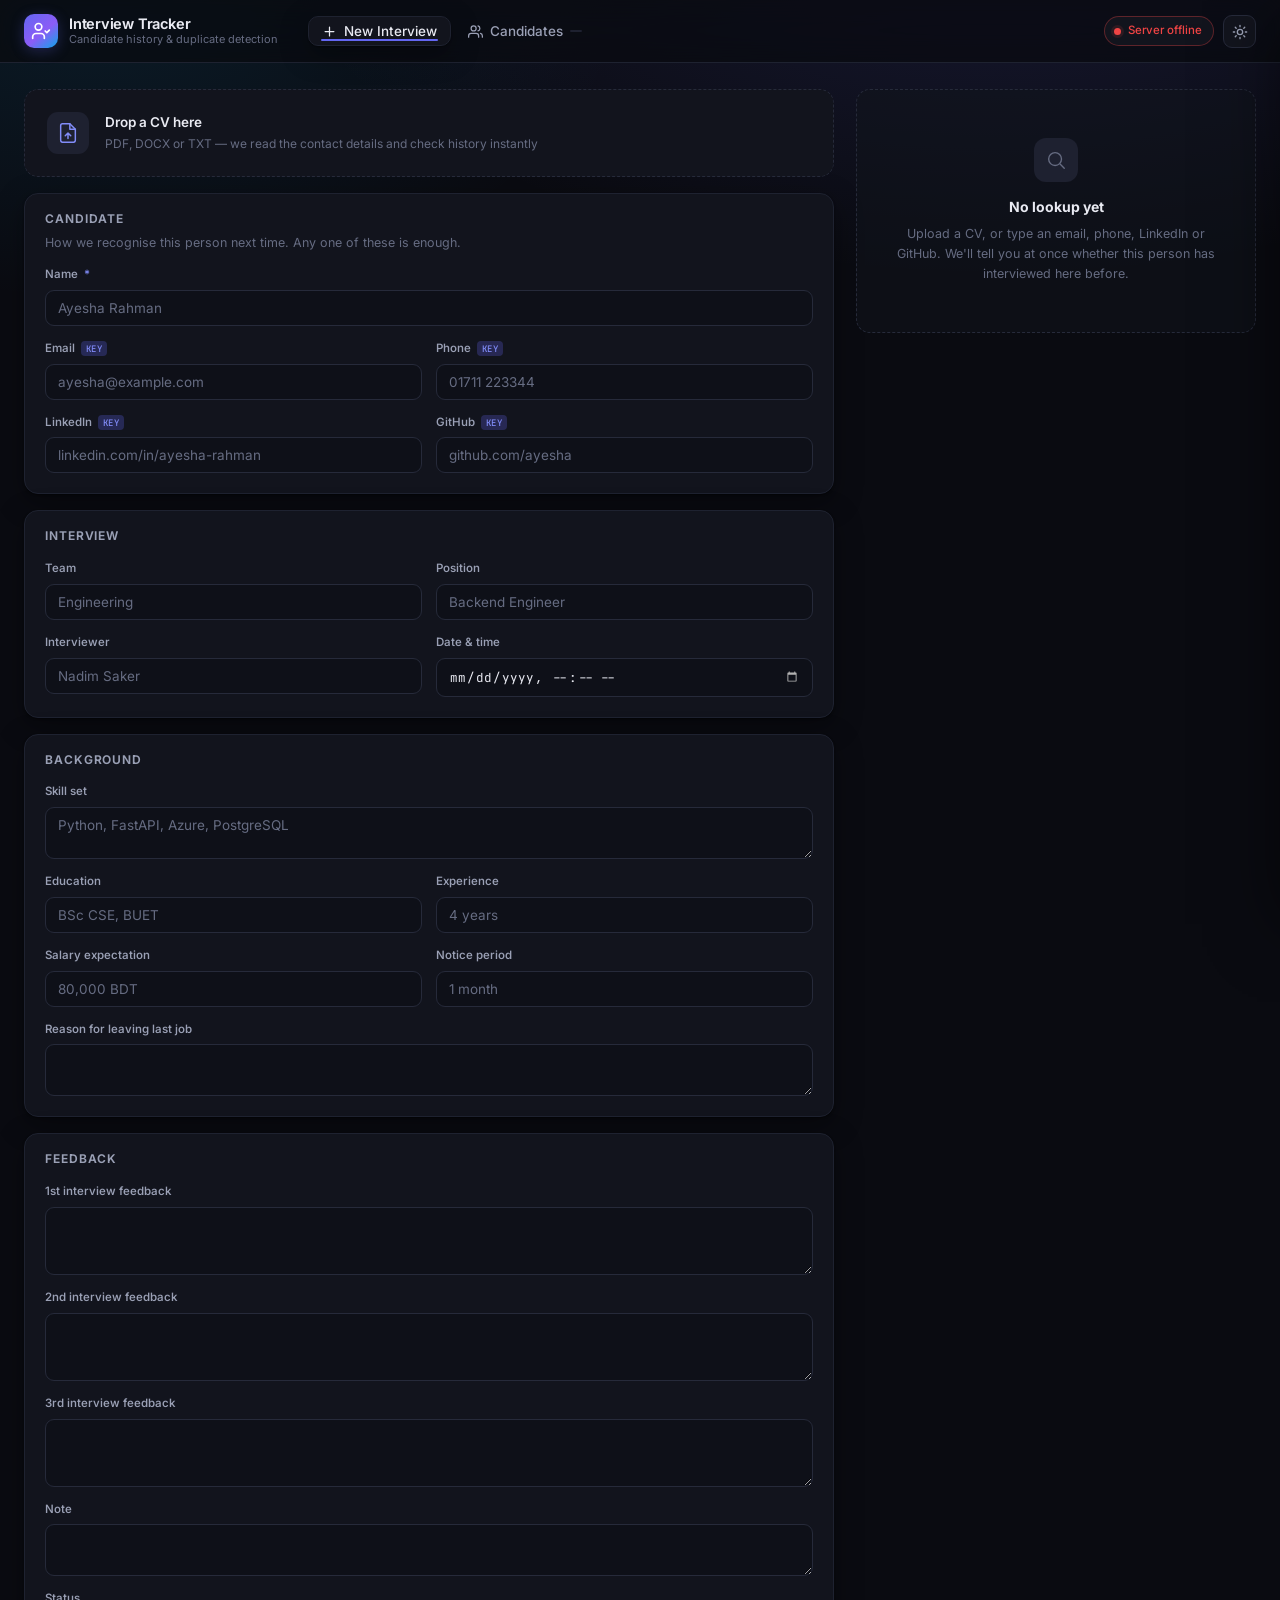
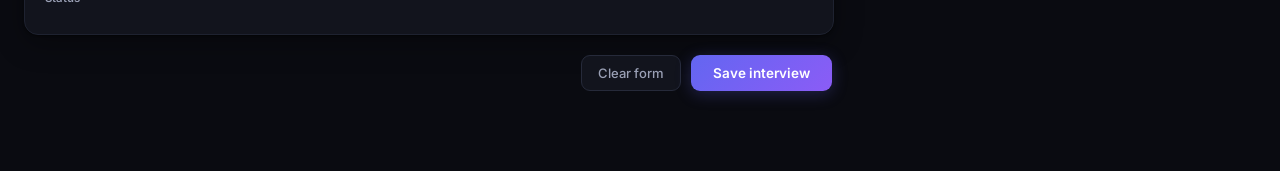
==== web/index.html @ bb8b8400 "Initial commit: candidate tracker with CV duplicate detection FastAPI backend with PostgreSQL storag" ====
<!DOCTYPE html>
<html lang="en" data-theme="dark">
<head>
<meta charset="UTF-8">
<meta name="viewport" content="width=device-width, initial-scale=1">
<title>Interview Tracker</title>
<link rel="preconnect" href="https://fonts.googleapis.com">
<link rel="preconnect" href="https://fonts.gstatic.com" crossorigin>
<link href="https://fonts.googleapis.com/css2?family=Inter:wght@400;500;600;700&family=JetBrains+Mono:wght@400;500&display=swap" rel="stylesheet">
<link rel="stylesheet" href="styles.css">
<link rel="icon" href="data:image/svg+xml,<svg xmlns='http://www.w3.org/2000/svg' viewBox='0 0 100 100'><text y='.9em' font-size='90'>🧭</text></svg>">
</head>
<body>

<header class="topbar">
  <div class="topbar-inner">
    <div class="brand">
      <div class="brand-mark" aria-hidden="true">
        <svg viewBox="0 0 24 24" fill="none" stroke="currentColor" stroke-width="2" stroke-linecap="round" stroke-linejoin="round">
          <path d="M16 21v-2a4 4 0 0 0-4-4H6a4 4 0 0 0-4 4v2"></path>
          <circle cx="9" cy="7" r="4"></circle>
          <path d="M22 11l-3 3-2-2"></path>
        </svg>
      </div>
      <div class="brand-text">
        <strong>Interview Tracker</strong>
        <span>Candidate history &amp; duplicate detection</span>
      </div>
    </div>

    <nav class="tabs" role="tablist">
      <button class="tab is-active" data-view="record" role="tab">
        <svg viewBox="0 0 24 24" fill="none" stroke="currentColor" stroke-width="2" stroke-linecap="round"><path d="M12 5v14M5 12h14"/></svg>
        New Interview
      </button>
      <button class="tab" data-view="people" role="tab">
        <svg viewBox="0 0 24 24" fill="none" stroke="currentColor" stroke-width="2" stroke-linecap="round"><path d="M17 21v-2a4 4 0 0 0-4-4H5a4 4 0 0 0-4 4v2"/><circle cx="9" cy="7" r="4"/><path d="M23 21v-2a4 4 0 0 0-3-3.87M16 3.13a4 4 0 0 1 0 7.75"/></svg>
        Candidates
        <span class="tab-count" id="tabCount"></span>
      </button>
    </nav>

    <div class="topbar-right">
      <div class="db-pill" id="dbPill" title="Database status">
        <span class="dot"></span><span class="db-label">Connecting…</span>
      </div>
      <button class="icon-btn" id="themeToggle" title="Toggle theme" aria-label="Toggle theme">
        <svg class="i-sun" viewBox="0 0 24 24" fill="none" stroke="currentColor" stroke-width="2" stroke-linecap="round"><circle cx="12" cy="12" r="4"/><path d="M12 2v2M12 20v2M4.9 4.9l1.4 1.4M17.7 17.7l1.4 1.4M2 12h2M20 12h2M4.9 19.1l1.4-1.4M17.7 6.3l1.4-1.4"/></svg>
        <svg class="i-moon" viewBox="0 0 24 24" fill="none" stroke="currentColor" stroke-width="2" stroke-linecap="round"><path d="M21 12.8A9 9 0 1 1 11.2 3a7 7 0 0 0 9.8 9.8z"/></svg>
      </button>
    </div>
  </div>
</header>

<main>
<!-- ══════════════ RECORD VIEW ══════════════ -->
<section class="view is-active" id="view-record">
  <div class="record-grid">

    <!-- ── Form column ── -->
    <div class="col-form">

      <div class="card dropzone-card">
        <div class="dropzone" id="dropzone" tabindex="0" role="button" aria-label="Upload a CV">
          <input type="file" id="cvInput" accept=".pdf,.docx,.txt,.md" hidden>
          <div class="dz-idle">
            <div class="dz-icon">
              <svg viewBox="0 0 24 24" fill="none" stroke="currentColor" stroke-width="1.6" stroke-linecap="round" stroke-linejoin="round">
                <path d="M14 2H6a2 2 0 0 0-2 2v16a2 2 0 0 0 2 2h12a2 2 0 0 0 2-2V8z"/><path d="M14 2v6h6"/><path d="M12 18v-6M9 15l3-3 3 3"/>
              </svg>
            </div>
            <div class="dz-copy">
              <strong>Drop a CV here</strong>
              <span>PDF, DOCX or TXT — we read the contact details and check history instantly</span>
            </div>
          </div>
          <div class="dz-busy">
            <div class="spinner"></div>
            <div class="dz-copy"><strong>Reading the CV…</strong><span id="dzBusyNote">Extracting text</span></div>
          </div>
          <div class="dz-done">
            <div class="dz-icon ok">
              <svg viewBox="0 0 24 24" fill="none" stroke="currentColor" stroke-width="2" stroke-linecap="round" stroke-linejoin="round"><path d="M20 6L9 17l-5-5"/></svg>
            </div>
            <div class="dz-copy"><strong id="dzFileName">CV attached</strong><span id="dzFileMeta"></span></div>
            <button class="ghost-btn" id="dzClear" type="button">Remove</button>
          </div>
        </div>
      </div>

      <!-- novalidate: the browser's own bubble is unstyled, vanishes on the
           next click and does not match how the rest of this page reports
           anything. Validation is handled in app.js instead, with the same
           toast every other action uses. -->
      <form id="form" autocomplete="off" novalidate>
        <div class="card">
          <div class="card-head">
            <h2>Candidate</h2>
            <p>How we recognise this person next time. Any one of these is enough.</p>
          </div>
          <div class="fields">
            <label class="field span2">
              <span class="label">Name <em>*</em></span>
              <input name="name" required placeholder="Ayesha Rahman">
            </label>
            <label class="field">
              <span class="label">Email <i class="key" title="Strongest match signal">key</i></span>
              <input name="email" type="email" placeholder="ayesha@example.com">
            </label>
            <label class="field">
              <span class="label">Phone <i class="key">key</i></span>
              <input name="phone" placeholder="01711 223344">
            </label>
            <label class="field">
              <span class="label">LinkedIn <i class="key">key</i></span>
              <input name="linkedin" placeholder="linkedin.com/in/ayesha-rahman">
            </label>
            <label class="field">
              <span class="label">GitHub <i class="key">key</i></span>
              <input name="github" placeholder="github.com/ayesha">
            </label>
          </div>
        </div>

        <div class="card">
          <div class="card-head"><h2>Interview</h2></div>
          <div class="fields">
            <label class="field"><span class="label">Team</span>
              <input name="team" placeholder="Engineering"></label>
            <label class="field"><span class="label">Position</span>
              <input name="position" placeholder="Backend Engineer"></label>
            <label class="field"><span class="label">Interviewer</span>
              <input name="interviewer" placeholder="Nadim Saker"></label>
            <label class="field"><span class="label">Date &amp; time</span>
              <input name="interviewDateTime" type="datetime-local"></label>
          </div>
        </div>

        <div class="card">
          <div class="card-head"><h2>Background</h2></div>
          <div class="fields">
            <label class="field span2"><span class="label">Skill set</span>
              <textarea name="skillSet" rows="2" placeholder="Python, FastAPI, Azure, PostgreSQL"></textarea></label>
            <label class="field"><span class="label">Education</span>
              <input name="education" placeholder="BSc CSE, BUET"></label>
            <label class="field"><span class="label">Experience</span>
              <input name="experience" placeholder="4 years"></label>
            <label class="field"><span class="label">Salary expectation</span>
              <input name="salaryExpectation" placeholder="80,000 BDT"></label>
            <label class="field"><span class="label">Notice period</span>
              <input name="noticePeriod" placeholder="1 month"></label>
            <label class="field span2"><span class="label">Reason for leaving last job</span>
              <textarea name="reasonForLeaving" rows="2"></textarea></label>
          </div>
        </div>

        <div class="card">
          <div class="card-head"><h2>Feedback</h2></div>
          <div class="fields">
            <label class="field span2"><span class="label">1st interview feedback</span>
              <textarea name="feedback1" rows="3"></textarea></label>
            <label class="field span2"><span class="label">2nd interview feedback</span>
              <textarea name="feedback2" rows="3"></textarea></label>
            <label class="field span2"><span class="label">3rd interview feedback</span>
              <textarea name="feedback3" rows="3"></textarea></label>
            <label class="field span2"><span class="label">Note</span>
              <textarea name="note" rows="2"></textarea></label>
            <label class="field span2"><span class="label">Status</span>
              <div class="chips" id="statusChips"></div>
              <input type="hidden" name="status">
            </label>
          </div>
        </div>

        <div class="actions">
          <div class="action-note" id="actionNote"></div>
          <button type="button" class="ghost-btn" id="resetBtn">Clear form</button>
          <button type="submit" class="primary-btn" id="saveBtn">
            <span class="btn-label">Save interview</span>
            <div class="spinner sm"></div>
          </button>
        </div>
      </form>
    </div>

    <!-- ── History column ── -->
    <aside class="col-history">
      <div class="history-sticky" id="historyPanel">
        <div class="hp-empty" id="hpEmpty">
          <div class="hp-empty-icon">
            <svg viewBox="0 0 24 24" fill="none" stroke="currentColor" stroke-width="1.5" stroke-linecap="round" stroke-linejoin="round">
              <circle cx="11" cy="11" r="7"/><path d="M21 21l-4.3-4.3"/>
            </svg>
          </div>
          <strong>No lookup yet</strong>
          <p>Upload a CV, or type an email, phone, LinkedIn or GitHub. We'll tell you at once whether this person has interviewed here before.</p>
        </div>
        <div class="hp-body" id="hpBody"></div>
      </div>
    </aside>

  </div>
</section>

<!-- ══════════════ PEOPLE VIEW ══════════════ -->
<section class="view" id="view-people">
  <div class="people-head">
    <div class="stats" id="stats"></div>
    <div class="search-wrap">
      <svg viewBox="0 0 24 24" fill="none" stroke="currentColor" stroke-width="2" stroke-linecap="round"><circle cx="11" cy="11" r="7"/><path d="M21 21l-4.3-4.3"/></svg>
      <input id="search" placeholder="Search by name, email, phone or profile…">
    </div>
  </div>
  <div class="people-list" id="peopleList"></div>
</section>
</main>

<!-- ══════════════ CANDIDATE DRAWER ══════════════ -->
<div class="drawer-backdrop" id="drawerBackdrop"></div>
<aside class="drawer" id="drawer" aria-hidden="true">
  <button class="drawer-close" id="drawerClose" aria-label="Close">
    <svg viewBox="0 0 24 24" fill="none" stroke="currentColor" stroke-width="2" stroke-linecap="round"><path d="M18 6L6 18M6 6l12 12"/></svg>
  </button>
  <div id="drawerBody"></div>
</aside>

<div class="toasts" id="toasts"></div>

<script src="app.js"></script>
</body>
</html>
---- web/styles.css ----
/* ═══════════════════════════════════════════════════════════════════
   Interview Tracker — visual system
   Two themes from one set of tokens. Everything below the :root blocks
   is written against the tokens only, so the light theme is a re-mapping
   rather than a second stylesheet.
   ═══════════════════════════════════════════════════════════════════ */

:root {
  --accent:        #6366f1;
  --accent-soft:   #818cf8;
  --accent-glow:   rgba(99, 102, 241, .26);

  --ok:      #10b981;  --ok-bg:    rgba(16, 185, 129, .12);
  --warn:    #f59e0b;  --warn-bg:  rgba(245, 158, 11, .12);
  --danger:  #ef4444;  --danger-bg:rgba(239, 68, 68, .12);
  --info:    #0ea5e9;  --info-bg:  rgba(14, 165, 233, .12);

  --radius:    14px;
  --radius-sm: 9px;
  --radius-lg: 20px;

  --font: 'Inter', -apple-system, BlinkMacSystemFont, 'Segoe UI', Roboto, sans-serif;
  --mono: 'JetBrains Mono', ui-monospace, 'Cascadia Code', Consolas, monospace;

  --ease: cubic-bezier(.4, 0, .2, 1);
}

/* ── Dark (default) ── */
:root, [data-theme="dark"] {
  --bg:        #0a0b11;
  --bg-grad:   radial-gradient(1200px 620px at 78% -12%, rgba(99,102,241,.16), transparent 62%),
               radial-gradient(900px 520px at 8% 0%,  rgba(14,165,233,.10), transparent 58%);
  --surface:   #12141d;
  --surface-2: #171a25;
  --surface-3: #1e2130;
  --border:    #262a3a;
  --border-soft:#1e2230;
  --text:      #e9eaf2;
  --text-dim:  #9aa0b5;
  --text-faint:#666c82;
  --shadow:    0 1px 2px rgba(0,0,0,.4), 0 8px 28px rgba(0,0,0,.34);
  --shadow-lg: 0 24px 64px rgba(0,0,0,.55);
  --input-bg:  #0e1018;
}

/* ── Light ── */
[data-theme="light"] {
  --bg:        #f6f7fb;
  --bg-grad:   radial-gradient(1100px 580px at 80% -14%, rgba(99,102,241,.13), transparent 60%),
               radial-gradient(820px 460px at 4% 0%,  rgba(14,165,233,.09), transparent 56%);
  --surface:   #ffffff;
  --surface-2: #fafbfe;
  --surface-3: #f1f3f9;
  --border:    #e3e6ef;
  --border-soft:#eceef5;
  --text:      #171a26;
  --text-dim:  #5e6478;
  --text-faint:#8b91a5;
  --shadow:    0 1px 2px rgba(16,20,40,.05), 0 8px 24px rgba(16,20,40,.07);
  --shadow-lg: 0 24px 56px rgba(16,20,40,.16);
  --input-bg:  #fbfcfe;
}

* { box-sizing: border-box; }

html { -webkit-text-size-adjust: 100%; }

body {
  margin: 0;
  font-family: var(--font);
  font-size: 14px;
  line-height: 1.55;
  color: var(--text);
  background: var(--bg);
  background-image: var(--bg-grad);
  background-attachment: fixed;
  -webkit-font-smoothing: antialiased;
  transition: background-color .3s var(--ease), color .3s var(--ease);
}

h1, h2, h3 { margin: 0; font-weight: 600; letter-spacing: -.012em; }
p { margin: 0; }
svg { width: 100%; height: 100%; display: block; }

::selection { background: var(--accent-glow); }

/* ── Scrollbars ── */
* { scrollbar-width: thin; scrollbar-color: var(--border) transparent; }
*::-webkit-scrollbar { width: 9px; height: 9px; }
*::-webkit-scrollbar-thumb {
  background: var(--border); border-radius: 99px;
  border: 2px solid transparent; background-clip: content-box;
}
*::-webkit-scrollbar-thumb:hover { background: var(--text-faint); background-clip: content-box; }

/* ═══════════════ TOP BAR ═══════════════ */
.topbar {
  position: sticky; top: 0; z-index: 60;
  background: color-mix(in srgb, var(--bg) 82%, transparent);
  backdrop-filter: blur(18px) saturate(1.7);
  border-bottom: 1px solid var(--border-soft);
}
.topbar-inner {
  max-width: 1420px; margin: 0 auto;
  padding: 0 24px; height: 62px;
  display: flex; align-items: center; gap: 22px;
}

.brand { display: flex; align-items: center; gap: 11px; flex-shrink: 0; }
.brand-mark {
  width: 34px; height: 34px; padding: 7px; border-radius: 10px;
  color: #fff;
  background: linear-gradient(140deg, var(--accent), #8b5cf6 55%, #0ea5e9);
  box-shadow: 0 3px 14px var(--accent-glow);
}
.brand-text { display: flex; flex-direction: column; line-height: 1.22; }
.brand-text strong { font-size: 14.5px; font-weight: 650; letter-spacing: -.015em; }
.brand-text span { font-size: 11px; color: var(--text-faint); }

.tabs { display: flex; gap: 3px; margin-left: 8px; }
.tab {
  display: flex; align-items: center; gap: 7px;
  padding: 7px 14px; border: 0; border-radius: 10px;
  background: transparent; color: var(--text-dim);
  font: 500 13.5px var(--font); cursor: pointer;
  transition: all .18s var(--ease);
}
.tab svg { width: 15px; height: 15px; }
.tab:hover { color: var(--text); background: var(--surface-3); }
.tab.is-active {
  color: var(--text); background: var(--surface);
  box-shadow: var(--shadow); border: 1px solid var(--border-soft);
  padding: 6px 13px;
}
.tab-count {
  font: 600 10.5px var(--mono); padding: 1px 6px; border-radius: 99px;
  background: var(--surface-3); color: var(--text-dim);
}
.tab.is-active .tab-count { background: var(--accent); color: #fff; }

.topbar-right { margin-left: auto; display: flex; align-items: center; gap: 9px; }

.db-pill {
  display: flex; align-items: center; gap: 7px;
  padding: 5px 11px 5px 9px; border-radius: 99px;
  border: 1px solid var(--border); background: var(--surface);
  font-size: 11.5px; font-weight: 500; color: var(--text-dim);
  white-space: nowrap;
}
.db-pill .dot {
  width: 7px; height: 7px; border-radius: 99px; flex-shrink: 0;
  background: var(--warn); box-shadow: 0 0 0 3px var(--warn-bg);
}
.db-pill.ok    .dot { background: var(--ok);     box-shadow: 0 0 0 3px var(--ok-bg); }
.db-pill.bad   .dot { background: var(--danger); box-shadow: 0 0 0 3px var(--danger-bg); }
.db-pill.bad  { color: var(--danger); border-color: color-mix(in srgb, var(--danger) 34%, transparent); }

.icon-btn {
  width: 33px; height: 33px; padding: 8px;
  display: grid; place-items: center;
  border: 1px solid var(--border); border-radius: 9px;
  background: var(--surface); color: var(--text-dim); cursor: pointer;
  transition: all .18s var(--ease);
}
.icon-btn:hover { color: var(--text); border-color: var(--text-faint); transform: translateY(-1px); }
.icon-btn svg { width: 16px; height: 16px; }
[data-theme="dark"]  .i-sun  { display: block; }
[data-theme="dark"]  .i-moon { display: none; }
[data-theme="light"] .i-sun  { display: none; }
[data-theme="light"] .i-moon { display: block; }

/* ═══════════════ LAYOUT ═══════════════ */
main { max-width: 1420px; margin: 0 auto; padding: 26px 24px 80px; }
.view { display: none; animation: fade .32s var(--ease); }
.view.is-active { display: block; }
@keyframes fade { from { opacity: 0; transform: translateY(7px); } to { opacity: 1; transform: none; } }

.record-grid {
  display: grid; grid-template-columns: minmax(0, 1fr) 400px; gap: 22px;
  align-items: start;
}

/* ═══════════════ CARDS ═══════════════ */
.card {
  background: var(--surface);
  border: 1px solid var(--border-soft);
  border-radius: var(--radius);
  box-shadow: var(--shadow);
  margin-bottom: 16px;
  overflow: hidden;
}
.card-head { padding: 16px 20px 0; }
.card-head h2 {
  font-size: 12px; font-weight: 650; text-transform: uppercase;
  letter-spacing: .075em; color: var(--text-dim);
}
.card-head p { font-size: 12.5px; color: var(--text-faint); margin-top: 4px; }

/* ═══════════════ DROPZONE ═══════════════ */
.dropzone-card { padding: 0; background: transparent; border: 0; box-shadow: none; }
.dropzone {
  position: relative; padding: 22px;
  border: 1.5px dashed var(--border); border-radius: var(--radius);
  background: var(--surface);
  display: flex; align-items: center; gap: 16px;
  cursor: pointer; transition: all .2s var(--ease);
}
.dropzone:hover, .dropzone:focus-visible {
  border-color: var(--accent); background: var(--surface-2); outline: none;
}
.dropzone.is-over {
  border-color: var(--accent); background: var(--surface-2);
  box-shadow: 0 0 0 4px var(--accent-glow); transform: scale(1.006);
}
.dz-busy, .dz-done { display: none; align-items: center; gap: 16px; width: 100%; }
.dz-idle { display: flex; align-items: center; gap: 16px; width: 100%; }
.dropzone.is-busy .dz-idle, .dropzone.is-done .dz-idle { display: none; }
.dropzone.is-busy .dz-busy { display: flex; }
.dropzone.is-done .dz-done { display: flex; }

.dz-icon {
  width: 42px; height: 42px; padding: 10px; flex-shrink: 0;
  border-radius: 11px; background: var(--surface-3); color: var(--accent-soft);
}
.dz-icon.ok { background: var(--ok-bg); color: var(--ok); }
.dz-copy { display: flex; flex-direction: column; gap: 2px; min-width: 0; flex: 1; }
.dz-copy strong { font-size: 13.5px; font-weight: 600; }
.dz-copy span { font-size: 12px; color: var(--text-faint); }
#dzFileName { overflow: hidden; text-overflow: ellipsis; white-space: nowrap; }

.spinner {
  width: 22px; height: 22px; flex-shrink: 0;
  border: 2.5px solid var(--border); border-top-color: var(--accent);
  border-radius: 99px; animation: spin .7s linear infinite;
}
.spinner.sm { width: 15px; height: 15px; border-width: 2px; display: none; }
@keyframes spin { to { transform: rotate(360deg); } }

/* ═══════════════ FORM ═══════════════ */
.fields {
  padding: 14px 20px 20px;
  display: grid; grid-template-columns: 1fr 1fr; gap: 14px;
}
.field { display: flex; flex-direction: column; gap: 6px; min-width: 0; }
.field.span2 { grid-column: 1 / -1; }
.label {
  font-size: 11.5px; font-weight: 550; color: var(--text-dim);
  display: flex; align-items: center; gap: 6px;
}
.label em { color: var(--accent-soft); font-style: normal; }
.key {
  font: 500 9px var(--mono); font-style: normal;
  padding: 1.5px 5px; border-radius: 4px; letter-spacing: .05em;
  background: var(--accent-glow); color: var(--accent-soft);
  text-transform: uppercase;
}

input, textarea, select {
  width: 100%; padding: 9px 12px;
  font: 400 13.5px var(--font); color: var(--text);
  background: var(--input-bg);
  border: 1px solid var(--border); border-radius: var(--radius-sm);
  transition: border-color .16s var(--ease), box-shadow .16s var(--ease), background .16s var(--ease);
  resize: vertical;
}
input::placeholder, textarea::placeholder { color: var(--text-faint); }
input:hover, textarea:hover { border-color: var(--text-faint); }
input:focus, textarea:focus {
  outline: none; border-color: var(--accent);
  box-shadow: 0 0 0 3.5px var(--accent-glow);
  background: var(--surface);
}
input[type="datetime-local"] { font-family: var(--mono); font-size: 12.5px; }
[data-theme="dark"] input[type="datetime-local"]::-webkit-calendar-picker-indicator {
  filter: invert(.7);
}

/* ── Status chips ── */
.chips { display: flex; flex-wrap: wrap; gap: 6px; }
.chip {
  padding: 5px 12px; border-radius: 99px; cursor: pointer;
  border: 1px solid var(--border); background: var(--input-bg);
  font: 500 12px var(--font); color: var(--text-dim);
  transition: all .16s var(--ease);
}
.chip:hover { border-color: var(--text-faint); color: var(--text); }
.chip.is-on {
  background: var(--accent); border-color: var(--accent); color: #fff;
  box-shadow: 0 2px 10px var(--accent-glow);
}

/* ── Actions ── */
.actions {
  display: flex; align-items: center; gap: 10px;
  padding: 4px 2px 0;
}
.action-note { flex: 1; font-size: 12.5px; color: var(--text-faint); }
.action-note.warn { color: var(--warn); font-weight: 500; }

.primary-btn {
  display: inline-flex; align-items: center; gap: 8px;
  padding: 10px 22px; border: 0; border-radius: var(--radius-sm);
  background: linear-gradient(135deg, var(--accent), #8b5cf6);
  color: #fff; font: 600 13.5px var(--font); cursor: pointer;
  box-shadow: 0 3px 16px var(--accent-glow);
  transition: transform .16s var(--ease), box-shadow .16s var(--ease), opacity .16s;
}
.primary-btn:hover:not(:disabled) { transform: translateY(-1.5px); box-shadow: 0 7px 22px var(--accent-glow); }
.primary-btn:active:not(:disabled) { transform: translateY(0); }
.primary-btn:disabled { opacity: .6; cursor: not-allowed; }
.primary-btn.is-busy .spinner.sm { display: block; }

.ghost-btn {
  padding: 9px 16px; border-radius: var(--radius-sm);
  border: 1px solid var(--border); background: var(--surface);
  color: var(--text-dim); font: 500 13px var(--font); cursor: pointer;
  transition: all .16s var(--ease);
}
.ghost-btn:hover { color: var(--text); border-color: var(--text-faint); }

/* ═══════════════ HISTORY PANEL ═══════════════ */
.history-sticky { position: sticky; top: 88px; }

.hp-empty {
  padding: 48px 28px; text-align: center;
  border: 1.5px dashed var(--border); border-radius: var(--radius);
  background: color-mix(in srgb, var(--surface) 55%, transparent);
}
.hp-empty-icon {
  width: 44px; height: 44px; padding: 11px; margin: 0 auto 14px;
  border-radius: 12px; background: var(--surface-3); color: var(--text-faint);
}
.hp-empty strong { display: block; font-size: 14px; margin-bottom: 6px; }
.hp-empty p { font-size: 12.5px; color: var(--text-faint); line-height: 1.6; }
.hp-body:empty { display: none; }

/* ── Verdict banner ── */
.verdict {
  border-radius: var(--radius); padding: 18px 20px; margin-bottom: 14px;
  border: 1px solid; position: relative; overflow: hidden;
  animation: pop .34s var(--ease);
}
@keyframes pop { from { opacity: 0; transform: scale(.97) translateY(6px); } to { opacity: 1; transform: none; } }
.verdict::before {
  content: ''; position: absolute; inset: 0 auto 0 0; width: 3px;
}
.verdict.returning {
  background: var(--warn-bg); border-color: color-mix(in srgb, var(--warn) 34%, transparent);
}
.verdict.returning::before { background: var(--warn); }
.verdict.maybe {
  background: var(--info-bg); border-color: color-mix(in srgb, var(--info) 34%, transparent);
}
.verdict.maybe::before { background: var(--info); }
.verdict.fresh {
  background: var(--ok-bg); border-color: color-mix(in srgb, var(--ok) 32%, transparent);
}
.verdict.fresh::before { background: var(--ok); }

.v-top { display: flex; align-items: flex-start; gap: 12px; }
.v-icon { width: 30px; height: 30px; padding: 7px; border-radius: 9px; flex-shrink: 0; }
.verdict.returning .v-icon { background: var(--warn); color: #1a1205; }
.verdict.maybe     .v-icon { background: var(--info); color: #04212e; }
.verdict.fresh     .v-icon { background: var(--ok);   color: #04231a; }
.v-text { min-width: 0; flex: 1; }
.v-text h3 { font-size: 15px; font-weight: 650; letter-spacing: -.015em; }
.v-text p { font-size: 12.5px; color: var(--text-dim); margin-top: 3px; }

.v-meta { display: flex; flex-wrap: wrap; gap: 7px; margin-top: 13px; }
.v-tag {
  display: inline-flex; align-items: center; gap: 5px;
  padding: 4px 10px; border-radius: 99px;
  background: color-mix(in srgb, var(--surface) 72%, transparent);
  border: 1px solid var(--border-soft);
  font: 500 11.5px var(--font); color: var(--text-dim);
}
.v-tag b { color: var(--text); font-weight: 600; }
.v-tag .conf { font-family: var(--mono); font-size: 10.5px; }

.v-actions { display: flex; gap: 8px; margin-top: 13px; }
.v-actions button {
  flex: 1; padding: 8px 12px; border-radius: var(--radius-sm);
  font: 550 12.5px var(--font); cursor: pointer;
  border: 1px solid var(--border); background: var(--surface); color: var(--text);
  transition: all .16s var(--ease);
}
.v-actions button:hover { border-color: var(--accent); color: var(--accent-soft); }
.v-actions button.on { background: var(--accent); border-color: var(--accent); color: #fff; }

/* ── Other matches ── */
.alt-matches { margin-bottom: 14px; }
.alt-head {
  font-size: 11px; font-weight: 600; text-transform: uppercase;
  letter-spacing: .07em; color: var(--text-faint); margin-bottom: 8px; padding-left: 2px;
}
.alt-row {
  display: flex; align-items: center; gap: 10px; padding: 9px 12px;
  border: 1px solid var(--border-soft); border-radius: var(--radius-sm);
  background: var(--surface); margin-bottom: 6px; cursor: pointer;
  transition: all .16s var(--ease);
}
.alt-row:hover { border-color: var(--accent); transform: translateX(2px); }
.alt-row .who { flex: 1; min-width: 0; }
.alt-row .who b { display: block; font-size: 13px; font-weight: 600; }
.alt-row .who span { font-size: 11.5px; color: var(--text-faint); }

/* ── Timeline ── */
.tl-head {
  display: flex; align-items: baseline; justify-content: space-between;
  margin: 0 2px 10px;
}
.tl-head h3 { font-size: 12px; font-weight: 650; text-transform: uppercase; letter-spacing: .075em; color: var(--text-dim); }
.tl-head span { font-size: 11.5px; color: var(--text-faint); }

.timeline { position: relative; padding-left: 22px; }
.timeline::before {
  content: ''; position: absolute; left: 5px; top: 8px; bottom: 8px;
  width: 1.5px; background: linear-gradient(var(--border), transparent);
}
.tl-item {
  position: relative; margin-bottom: 10px;
  background: var(--surface); border: 1px solid var(--border-soft);
  border-radius: var(--radius-sm); padding: 12px 14px;
  transition: all .18s var(--ease);
}
.tl-item:hover { border-color: var(--border); transform: translateX(2px); box-shadow: var(--shadow); }
.tl-item::before {
  content: ''; position: absolute; left: -21.5px; top: 15px;
  width: 9px; height: 9px; border-radius: 99px;
  background: var(--surface); border: 2px solid var(--accent);
}
.tl-item.is-latest::before { background: var(--accent); box-shadow: 0 0 0 3.5px var(--accent-glow); }

.tl-row1 { display: flex; align-items: center; gap: 8px; justify-content: space-between; }
.tl-pos { font-size: 13px; font-weight: 600; letter-spacing: -.01em; }
.tl-date { font: 500 11px var(--mono); color: var(--text-faint); white-space: nowrap; }
.tl-row2 { display: flex; flex-wrap: wrap; gap: 6px; margin-top: 7px; align-items: center; }
.tl-note {
  margin-top: 8px; padding-top: 8px; border-top: 1px dashed var(--border-soft);
  font-size: 12px; color: var(--text-dim); line-height: 1.55;
  display: -webkit-box; -webkit-line-clamp: 3; -webkit-box-orient: vertical; overflow: hidden;
}
.tl-meta { font-size: 11.5px; color: var(--text-faint); }

/* ── Status badge ── */
.badge {
  display: inline-flex; align-items: center; gap: 4px;
  padding: 2.5px 9px; border-radius: 99px;
  font: 600 10.5px var(--font); letter-spacing: .015em;
  border: 1px solid transparent; white-space: nowrap;
}
.badge.s-selected, .badge.s-joined, .badge.s-offer-sent {
  background: var(--ok-bg); color: var(--ok);
  border-color: color-mix(in srgb, var(--ok) 28%, transparent);
}
.badge.s-rejected, .badge.s-declined, .badge.s-no-show {
  background: var(--danger-bg); color: var(--danger);
  border-color: color-mix(in srgb, var(--danger) 28%, transparent);
}
.badge.s-on-hold, .badge.s-interviewing {
  background: var(--warn-bg); color: var(--warn);
  border-color: color-mix(in srgb, var(--warn) 28%, transparent);
}
.badge.s-applied, .badge.s- {
  background: var(--surface-3); color: var(--text-dim); border-color: var(--border);
}

.mini-tag {
  padding: 2.5px 8px; border-radius: 6px;
  background: var(--surface-3); border: 1px solid var(--border-soft);
  font-size: 11px; color: var(--text-dim);
}

/* ═══════════════ PEOPLE VIEW ═══════════════ */
.people-head {
  display: flex; align-items: center; gap: 18px;
  flex-wrap: wrap; margin-bottom: 20px;
}
.stats { display: flex; gap: 10px; }
.stat {
  padding: 11px 18px; border-radius: var(--radius);
  background: var(--surface); border: 1px solid var(--border-soft);
  box-shadow: var(--shadow);
}
.stat b { display: block; font-size: 22px; font-weight: 650; letter-spacing: -.03em; line-height: 1.15; }
.stat span { font-size: 11px; color: var(--text-faint); text-transform: uppercase; letter-spacing: .06em; }

.search-wrap { position: relative; flex: 1; min-width: 260px; margin-left: auto; }
.search-wrap svg {
  position: absolute; left: 13px; top: 50%; transform: translateY(-50%);
  width: 15px; height: 15px; color: var(--text-faint); pointer-events: none;
}
.search-wrap input { padding-left: 36px; height: 42px; border-radius: var(--radius); }

.people-list { display: grid; gap: 10px; }
.person {
  display: flex; align-items: center; gap: 15px; padding: 14px 18px;
  background: var(--surface); border: 1px solid var(--border-soft);
  border-radius: var(--radius); cursor: pointer;
  transition: all .18s var(--ease);
}
.person:hover {
  border-color: var(--accent); transform: translateY(-1.5px);
  box-shadow: 0 6px 22px color-mix(in srgb, var(--accent) 13%, transparent);
}
.avatar {
  width: 42px; height: 42px; border-radius: 12px; flex-shrink: 0;
  display: grid; place-items: center;
  font: 600 14px var(--font); color: #fff; letter-spacing: -.02em;
}
.person-main { flex: 1; min-width: 0; }
.person-name { font-size: 14.5px; font-weight: 600; letter-spacing: -.012em; }
.person-sub {
  font-size: 12px; color: var(--text-faint); margin-top: 2px;
  display: flex; flex-wrap: wrap; gap: 4px 10px;
}
.person-sub span { display: inline-flex; align-items: center; gap: 4px; }
.person-right { display: flex; align-items: center; gap: 14px; flex-shrink: 0; }
.visit-count {
  text-align: center; padding: 0 4px;
}
.visit-count b { display: block; font: 650 17px var(--font); line-height: 1.1; }
.visit-count span { font-size: 9.5px; color: var(--text-faint); text-transform: uppercase; letter-spacing: .06em; }
.visit-count.repeat b { color: var(--warn); }

.empty-state {
  padding: 70px 24px; text-align: center; color: var(--text-faint);
  border: 1.5px dashed var(--border); border-radius: var(--radius);
}
.empty-state strong { display: block; color: var(--text-dim); font-size: 14px; margin-bottom: 5px; }
.empty-state p { font-size: 12.5px; }

/* ═══════════════ DRAWER ═══════════════ */
.drawer-backdrop {
  position: fixed; inset: 0; z-index: 90; opacity: 0; pointer-events: none;
  background: rgba(4, 5, 10, .58); backdrop-filter: blur(3px);
  transition: opacity .28s var(--ease);
}
.drawer-backdrop.is-open { opacity: 1; pointer-events: auto; }

.drawer {
  position: fixed; top: 0; right: 0; bottom: 0; z-index: 100;
  width: min(560px, 100vw);
  background: var(--bg); border-left: 1px solid var(--border);
  box-shadow: var(--shadow-lg);
  transform: translateX(100%); transition: transform .34s var(--ease);
  overflow-y: auto; overscroll-behavior: contain;
}
.drawer.is-open { transform: none; }
.drawer-close {
  position: absolute; top: 16px; right: 16px; z-index: 2;
  width: 32px; height: 32px; padding: 8px;
  border: 1px solid var(--border); border-radius: 9px;
  background: var(--surface); color: var(--text-dim); cursor: pointer;
  transition: all .16s var(--ease);
}
.drawer-close:hover { color: var(--text); border-color: var(--text-faint); }

.dr-head { padding: 26px 26px 20px; border-bottom: 1px solid var(--border-soft); }
.dr-id { display: flex; align-items: center; gap: 14px; }
.dr-id .avatar { width: 52px; height: 52px; border-radius: 14px; font-size: 17px; }
.dr-id h2 { font-size: 20px; font-weight: 650; letter-spacing: -.025em; }
.dr-id .sub { font-size: 12.5px; color: var(--text-faint); margin-top: 2px; }
.dr-keys { display: flex; flex-wrap: wrap; gap: 6px; margin-top: 16px; }
.dr-key {
  display: inline-flex; align-items: center; gap: 6px;
  padding: 5px 11px; border-radius: 8px;
  background: var(--surface); border: 1px solid var(--border-soft);
  font: 450 12px var(--font); color: var(--text-dim);
  text-decoration: none; transition: all .16s var(--ease);
}
/* Only the profile chips are links; the email and phone chips are plain. */
a.dr-key:hover { border-color: var(--accent); color: var(--accent-soft); }
a.dr-key:hover b { color: var(--accent-soft); }
.dr-key svg { width: 13px; height: 13px; color: var(--text-faint); flex-shrink: 0; }
.dr-key b { color: var(--text); font-weight: 500; font-family: var(--mono); font-size: 11.5px; }

.dr-stats { display: flex; gap: 22px; margin-top: 18px; }
.dr-stat b { display: block; font: 650 18px var(--font); line-height: 1.2; }
.dr-stat span { font-size: 10.5px; color: var(--text-faint); text-transform: uppercase; letter-spacing: .06em; }

.dr-body { padding: 22px 26px 60px; }

/* Full interview record inside the drawer */
.rec {
  background: var(--surface); border: 1px solid var(--border-soft);
  border-radius: var(--radius); margin-bottom: 12px; overflow: hidden;
}
.rec-head {
  padding: 14px 16px; display: flex; align-items: center; gap: 10px;
  justify-content: space-between; cursor: pointer;
  transition: background .16s var(--ease);
}
.rec-head:hover { background: var(--surface-2); }
.rec-title { min-width: 0; }
.rec-title b { display: block; font-size: 14px; font-weight: 600; letter-spacing: -.012em; }
.rec-title span { font-size: 11.5px; color: var(--text-faint); font-family: var(--mono); }
.rec-caret {
  width: 18px; height: 18px; color: var(--text-faint); flex-shrink: 0;
  transition: transform .22s var(--ease);
}
.rec.is-open .rec-caret { transform: rotate(180deg); }
.rec-detail { display: none; padding: 0 16px 16px; }
.rec.is-open .rec-detail { display: block; animation: fade .24s var(--ease); }

.kv { display: grid; grid-template-columns: 128px 1fr; gap: 8px 14px; font-size: 12.5px; }
.kv dt { color: var(--text-faint); font-size: 11.5px; padding-top: 1px; }
.kv dd { margin: 0; color: var(--text); white-space: pre-wrap; word-break: break-word; }
.kv dd:empty::after { content: '—'; color: var(--text-faint); }
.kv-sep {
  grid-column: 1 / -1; height: 1px; background: var(--border-soft); margin: 4px 0;
}

/* ── Rounds indicator ── */
.rounds { display: flex; gap: 3px; flex-shrink: 0; }
.rd {
  width: 6px; height: 6px; border-radius: 99px;
  border: 1.5px solid var(--border); background: transparent;
}
.rd.on { background: var(--accent); border-color: var(--accent); }

.edit-btn {
  width: 27px; height: 27px; padding: 6px; flex-shrink: 0;
  border: 1px solid var(--border); border-radius: 7px;
  background: var(--surface); color: var(--text-dim); cursor: pointer;
  transition: all .16s var(--ease);
}
.edit-btn:hover {
  color: #fff; background: var(--accent); border-color: var(--accent);
  transform: translateY(-1px);
}
.rec.is-editing .edit-btn, .rec.is-editing .rec-caret { display: none; }

.kv dd.pending { color: var(--text-faint); font-style: italic; }

.next-hint {
  display: flex; align-items: flex-start; gap: 9px;
  padding: 10px 12px; margin-bottom: 14px;
  border-radius: var(--radius-sm);
  background: var(--info-bg);
  border: 1px solid color-mix(in srgb, var(--info) 28%, transparent);
  font-size: 12px; color: var(--text-dim); line-height: 1.5;
}
.next-hint svg { width: 14px; height: 14px; color: var(--info); flex-shrink: 0; margin-top: 2px; }
.next-hint b { color: var(--text); font-weight: 600; }

/* ── Edit form ── */
.rec-edit { animation: fade .22s var(--ease); }
.egroup { margin-bottom: 16px; }
.ehead {
  font-size: 10.5px; font-weight: 650; text-transform: uppercase;
  letter-spacing: .08em; color: var(--text-faint);
  padding-bottom: 7px; margin-bottom: 10px;
  border-bottom: 1px solid var(--border-soft);
  display: flex; align-items: baseline; gap: 8px; flex-wrap: wrap;
}
.ehead-note {
  text-transform: none; letter-spacing: 0; font-weight: 400;
  font-size: 10.5px; color: var(--text-faint); opacity: .85;
}
.efields { display: grid; grid-template-columns: 1fr 1fr; gap: 11px; }
.efield { display: flex; flex-direction: column; gap: 5px; min-width: 0; }
.efield.span2 { grid-column: 1 / -1; }
.elabel {
  font-size: 11px; font-weight: 550; color: var(--text-dim);
  display: flex; align-items: center; gap: 6px;
}
.efield input, .efield textarea { padding: 8px 11px; font-size: 13px; }

/* The round the panel is most likely here to write. */
.efield.is-next textarea {
  border-color: var(--accent);
  box-shadow: 0 0 0 3px var(--accent-glow);
  background: var(--surface);
}
.next-tag {
  font: 600 9px var(--mono); font-style: normal;
  padding: 1.5px 5px; border-radius: 4px; letter-spacing: .05em;
  background: var(--accent); color: #fff; text-transform: uppercase;
}

.edit-actions {
  display: flex; align-items: center; gap: 9px; flex-wrap: wrap;
  padding-top: 14px; margin-top: 4px;
  border-top: 1px solid var(--border-soft);
}
.edit-note { flex: 1; font-size: 11.5px; color: var(--text-faint); min-width: 120px; }

.danger-btn {
  padding: 8px 14px; border-radius: var(--radius-sm);
  border: 1px solid color-mix(in srgb, var(--danger) 32%, transparent);
  background: transparent; color: var(--danger);
  font: 500 12.5px var(--font); cursor: pointer;
  transition: all .16s var(--ease);
}
.danger-btn:hover:not(:disabled) { background: var(--danger); color: #fff; border-color: var(--danger); }
.danger-btn:disabled { opacity: .6; cursor: not-allowed; }
.edit-actions .ghost-btn, .edit-actions .primary-btn { padding: 8px 16px; font-size: 12.5px; }

.cv-link {
  display: inline-flex; align-items: center; gap: 7px; margin-top: 12px;
  padding: 7px 13px; border-radius: var(--radius-sm);
  background: var(--surface-3); border: 1px solid var(--border);
  color: var(--text); font: 500 12.5px var(--font); text-decoration: none;
  transition: all .16s var(--ease);
}
.cv-link:hover { border-color: var(--accent); color: var(--accent-soft); }
.cv-link svg { width: 14px; height: 14px; }

/* ═══════════════ TOASTS ═══════════════ */
/* ═══════════════ TOASTS ═══════════════
   Bottom-right rather than bottom-centre: the save button and the action note
   live at the bottom of the form, and a centred toast covers the very thing
   it is reporting on. */
.toasts {
  position: fixed; bottom: 20px; right: 20px;
  z-index: 200; display: flex; flex-direction: column; gap: 10px;
  align-items: flex-end;
  pointer-events: none;
  max-width: min(400px, calc(100vw - 40px));
}
.toast {
  position: relative; overflow: hidden;
  pointer-events: auto;              /* so it can be hovered and dismissed */
  display: grid; grid-template-columns: auto 1fr auto; align-items: start;
  gap: 11px; width: 100%;
  padding: 13px 13px 14px 14px;
  border-radius: var(--radius);
  background: var(--surface);
  border: 1px solid var(--border);
  box-shadow: var(--shadow-lg);
  font-size: 13px; line-height: 1.45;
  animation: toast-in .42s cubic-bezier(.16, 1, .3, 1);
}
@keyframes toast-in {
  from { opacity: 0; transform: translateX(26px) scale(.94); }
  to   { opacity: 1; transform: none; }
}
.toast.out {
  animation: toast-out .28s var(--ease) forwards;
}
@keyframes toast-out {
  to { opacity: 0; transform: translateX(22px) scale(.96); margin-bottom: -46px; }
}

/* A tinted rail down the left edge carries the severity without colouring
   the whole card, which would make four stacked toasts unreadable. */
.toast::before {
  content: ''; position: absolute; inset: 0 auto 0 0; width: 3px;
  background: var(--accent);
}
.toast .t-icon {
  width: 18px; height: 18px; flex-shrink: 0; margin-top: 1px;
  color: var(--accent);
}
.toast .t-copy { display: flex; flex-direction: column; gap: 2px; min-width: 0; }
.toast .t-copy strong { font-weight: 600; font-size: 13px; letter-spacing: -.006em; }
.toast .t-copy span { color: var(--text-dim); overflow-wrap: anywhere; }
.toast .t-copy strong + span { font-size: 12.5px; }

.toast .t-close {
  width: 22px; height: 22px; padding: 4px; flex-shrink: 0;
  border: 0; border-radius: 6px; background: transparent;
  color: var(--text-faint); cursor: pointer;
  transition: background .16s var(--ease), color .16s var(--ease);
}
.toast .t-close:hover { background: var(--surface-3); color: var(--text); }

/* Time remaining. Paused while the pointer is on the toast, so a long
   message is never snatched away mid-sentence. */
.toast .t-bar {
  position: absolute; left: 0; bottom: 0; height: 2px; width: 100%;
  transform-origin: left;
  background: var(--accent); opacity: .5;
  animation-name: toast-timer; animation-timing-function: linear;
  animation-fill-mode: forwards;
}
@keyframes toast-timer { from { transform: scaleX(1); } to { transform: scaleX(0); } }
.toast.is-held .t-bar { animation-play-state: paused; }
.toast.is-held { border-color: var(--border); box-shadow: var(--shadow-lg), 0 0 0 3px var(--accent-glow); }

.toast.t-ok::before,   .toast.t-ok .t-icon,   .toast.t-ok .t-bar   { background: var(--ok); color: var(--ok); }
.toast.t-bad::before,  .toast.t-bad .t-icon,  .toast.t-bad .t-bar  { background: var(--danger); color: var(--danger); }
.toast.t-warn::before, .toast.t-warn .t-icon, .toast.t-warn .t-bar { background: var(--warn); color: var(--warn); }
.toast.t-info::before, .toast.t-info .t-icon, .toast.t-info .t-bar { background: var(--info); color: var(--info); }
.toast.t-ok   .t-icon, .toast.t-bad  .t-icon,
.toast.t-warn .t-icon, .toast.t-info .t-icon { background: transparent; }

.toast.t-ok   { border-color: color-mix(in srgb, var(--ok) 30%, var(--border)); }
.toast.t-bad  { border-color: color-mix(in srgb, var(--danger) 42%, var(--border)); }
.toast.t-warn { border-color: color-mix(in srgb, var(--warn) 34%, var(--border)); }

/* An error is the one toast worth a flicker of attention. */
.toast.t-bad { animation: toast-in .42s cubic-bezier(.16,1,.3,1), toast-nudge .5s .42s var(--ease); }
@keyframes toast-nudge {
  0%, 100% { translate: 0; }
  25%      { translate: -4px; }
  60%      { translate: 3px; }
}

/* ═══════════════ RESPONSIVE ═══════════════ */
@media (max-width: 1120px) {
  .record-grid { grid-template-columns: 1fr; }
  .col-history { order: -1; }
  .history-sticky { position: static; }
  .hp-empty { padding: 26px 22px; }
}
@media (max-width: 720px) {
  main { padding: 18px 16px 64px; }
  .topbar-inner { padding: 0 16px; gap: 12px; height: 58px; }
  .brand-text { display: none; }
  .tab { padding: 7px 10px; font-size: 12.5px; }
  .tab.is-active { padding: 6px 9px; }
  .db-pill .db-label { display: none; }
  .db-pill { padding: 7px; }
  .fields { grid-template-columns: 1fr; padding: 12px 16px 16px; }
  .field.span2 { grid-column: auto; }
  .card-head { padding: 14px 16px 0; }
  .people-head { flex-direction: column; align-items: stretch; }
  .search-wrap { margin-left: 0; }
  .stats { overflow-x: auto; }
  .actions { flex-wrap: wrap; }
  .action-note { flex-basis: 100%; }
  .kv { grid-template-columns: 1fr; gap: 3px 0; }
  .kv dt { margin-top: 7px; }
  .efields { grid-template-columns: 1fr; }
  .efield.span2 { grid-column: auto; }
  .edit-actions .ghost-btn, .edit-actions .primary-btn { flex: 1; }
  .drawer { width: 100vw; }
  .dr-head, .dr-body { padding-left: 18px; padding-right: 18px; }
}


/* ═══════════════ CONFIDENCE METER ═══════════════
   The match score as a bar with the auto-link threshold drawn on it. The
   number alone never answered the question a person actually has, which is
   not "how confident?" but "was that enough to link them?". */
.conf-meter { margin-top: 12px; }
.cm-row {
  display: flex; align-items: baseline; justify-content: space-between;
  margin-bottom: 6px;
}
.cm-signal {
  font-size: 10.5px; text-transform: uppercase; letter-spacing: .07em;
  color: var(--text-faint); font-weight: 600;
}
.cm-value { font: 600 14px var(--mono); letter-spacing: -.02em; }
.cm-track {
  position: relative; height: 6px; border-radius: 99px;
  background: var(--surface-3); overflow: visible;
}
.cm-fill {
  height: 100%; width: var(--pct); border-radius: 99px;
  background: linear-gradient(90deg, var(--accent-soft), var(--accent));
  transform-origin: left;
  animation: cm-grow .72s cubic-bezier(.16, 1, .3, 1) backwards;
}
@keyframes cm-grow { from { transform: scaleX(0); } to { transform: scaleX(1); } }
.is-certain .cm-fill { background: linear-gradient(90deg, #34d399, var(--ok)); }
.is-unsure  .cm-fill { background: linear-gradient(90deg, #7dd3fc, var(--info)); }
.is-certain .cm-value { color: var(--ok); }
.is-unsure  .cm-value { color: var(--info); }

/* The threshold, as a notch with a label under it. */
.cm-mark {
  position: absolute; top: -3px; bottom: -3px; width: 2px;
  background: var(--text-faint); border-radius: 2px; opacity: .85;
}
.cm-mark span {
  position: absolute; top: 12px; left: 50%; transform: translateX(-50%);
  font-size: 9px; letter-spacing: .05em; text-transform: uppercase;
  color: var(--text-faint); white-space: nowrap;
}
.conf-meter { padding-bottom: 15px; }

/* ── A field the save stopped on ── */
.field.has-error input,
.field.has-error textarea {
  border-color: var(--danger);
  background: color-mix(in srgb, var(--danger) 6%, var(--input-bg));
  animation: shake .4s var(--ease);
}
.field.has-error .label { color: var(--danger); }
@keyframes shake {
  0%, 100% { translate: 0; }
  20%      { translate: -5px; }
  45%      { translate: 4px; }
  70%      { translate: -2px; }
}

/* ═══════════════ MOTION & DEPTH ═══════════════ */

/* ── A live connection breathes; a dead one blinks ── */
.db-pill.ok .dot  { animation: pulse-ok 2.8s var(--ease) infinite; }
.db-pill.bad .dot { animation: pulse-bad 1.2s var(--ease) infinite; }
@keyframes pulse-ok {
  0%, 100% { box-shadow: 0 0 0 3px var(--ok-bg); }
  50%      { box-shadow: 0 0 0 7px transparent; }
}
@keyframes pulse-bad {
  0%, 100% { opacity: 1;  box-shadow: 0 0 0 3px var(--danger-bg); }
  50%      { opacity: .4; box-shadow: 0 0 0 6px transparent; }
}

/* ── Cards arrive in reading order rather than all at once ── */
@keyframes rise-in {
  from { opacity: 0; transform: translateY(14px); }
  to   { opacity: 1; transform: none; }
}
.col-form > .card,
.col-form form > .card {
  animation: rise-in .5s cubic-bezier(.16, 1, .3, 1) backwards;
}
.col-form form > .card:nth-of-type(1) { animation-delay: .05s; }
.col-form form > .card:nth-of-type(2) { animation-delay: .10s; }
.col-form form > .card:nth-of-type(3) { animation-delay: .15s; }
.col-form form > .card:nth-of-type(4) { animation-delay: .20s; }
.col-history .history-sticky { animation: rise-in .5s .08s cubic-bezier(.16,1,.3,1) backwards; }

/* ── Lists cascade. --i is set per row in app.js, so the delay scales to
      however many there are instead of stopping at a hard-coded nth-child. ── */
.people-list .person,
.timeline .tl-item {
  animation: rise-in .42s cubic-bezier(.16, 1, .3, 1) backwards;
  animation-delay: calc(var(--i, 0) * 32ms);
}
/* Cap the cascade: past a dozen rows it stops reading as motion and starts
   reading as a slow page. */
.people-list .person:nth-child(n + 13),
.timeline .tl-item:nth-child(n + 13) { animation-delay: 0s; }

.person:active { transform: translateY(0) scale(.994); }
.person .avatar { transition: transform .2s var(--ease), box-shadow .2s var(--ease); }
.person:hover .avatar {
  transform: scale(1.07) rotate(-2deg);
  box-shadow: 0 5px 16px rgba(0, 0, 0, .26);
}

/* ── Buttons: a sheen on hover, a real press on click ── */
.primary-btn { position: relative; overflow: hidden; isolation: isolate; }
.primary-btn::after {
  content: ''; position: absolute; inset: 0; z-index: -1; pointer-events: none;
  background: linear-gradient(105deg, transparent 36%, rgba(255,255,255,.28) 50%, transparent 64%);
  translate: -130% 0;
  transition: translate .7s var(--ease);
}
.primary-btn:hover:not(:disabled)::after { translate: 130% 0; }
.primary-btn:active:not(:disabled) { transform: translateY(1px) scale(.988); }
.ghost-btn:active, .icon-btn:active, .tab:active { transform: scale(.96); }
.ghost-btn, .icon-btn, .tab { transition: all .16s var(--ease); }

/* ── Chips settle into place instead of snapping ── */
.chip { transition: all .18s cubic-bezier(.34, 1.56, .64, 1); }
.chip.is-on { animation: chip-pick .32s cubic-bezier(.34, 1.56, .64, 1); }
@keyframes chip-pick {
  0%   { transform: scale(.9); }
  55%  { transform: scale(1.07); }
  100% { transform: scale(1); }
}

/* ── The verdict is the one thing on screen worth a second look ── */
.verdict .v-icon { animation: verdict-in .55s cubic-bezier(.34, 1.56, .64, 1) backwards; }
@keyframes verdict-in {
  from { opacity: 0; transform: scale(.4) rotate(-12deg); }
  to   { opacity: 1; transform: none; }
}
/* Only the "you have met this person" case gets an ongoing halo — the other
   two are information, not a warning. */
.verdict.returning .v-icon { animation: verdict-in .55s cubic-bezier(.34,1.56,.64,1) backwards,
                                        halo 2.4s 0.6s var(--ease) infinite; }
@keyframes halo {
  0%, 100% { box-shadow: 0 0 0 0 color-mix(in srgb, var(--warn) 55%, transparent); }
  55%      { box-shadow: 0 0 0 9px transparent; }
}

/* ── Inputs light up rather than just outlining ── */
.field input, .field textarea, .efield input, .efield textarea, #search {
  transition: border-color .18s var(--ease), box-shadow .22s var(--ease),
              background-color .18s var(--ease);
}
.field:focus-within .label { color: var(--accent-soft); transition: color .18s var(--ease); }

/* ── A CV being dragged over the drop zone ── */
.dropzone { transition: border-color .2s var(--ease), background .2s var(--ease), transform .2s var(--ease); }
.dropzone.is-over {
  transform: scale(1.012);
  animation: dz-glow 1.3s var(--ease) infinite;
}
@keyframes dz-glow {
  0%, 100% { box-shadow: 0 0 0 0 var(--accent-glow); }
  50%      { box-shadow: 0 0 0 10px transparent; }
}
.dropzone .dz-icon.ok { animation: verdict-in .5s cubic-bezier(.34, 1.56, .64, 1); }

/* ── Totals ── */
.stat b { transition: color .3s var(--ease); font-variant-numeric: tabular-nums; }
.stat b.is-ticking { color: var(--accent-soft); }

/* ── Drawer: a spring rather than a slide, and a deeper backdrop ── */
.drawer { transition: transform .42s cubic-bezier(.22, 1, .28, 1); }
.drawer-backdrop { backdrop-filter: blur(5px) saturate(.9); }

/* ── Tabs: the active one carries a moving underline ── */
.tab { position: relative; }
.tab::after {
  content: ''; position: absolute; left: 12px; right: 12px; bottom: 4px;
  height: 2px; border-radius: 2px; background: var(--accent);
  transform: scaleX(0); transform-origin: center;
  transition: transform .26s cubic-bezier(.16, 1, .3, 1);
}
.tab.is-active::after { transform: scaleX(1); }

/* ── Focus visibility, once, for everything reachable by keyboard ── */
:where(button, a, input, textarea, [tabindex]):focus-visible {
  outline: 2px solid var(--accent);
  outline-offset: 2px;
  border-radius: var(--radius-sm);
}

@media (prefers-reduced-motion: reduce) {
  *, *::before, *::after {
    animation-duration: .01ms !important;
    animation-iteration-count: 1 !important;
    transition-duration: .01ms !important;
    scroll-behavior: auto !important;
  }
  /* Delays too: a staggered list would otherwise still arrive one row at a
     time, just with each row snapping in. */
  .people-list .person, .timeline .tl-item,
  .col-form > .card, .col-form form > .card { animation-delay: 0s !important; }
  .primary-btn::after { display: none; }
}
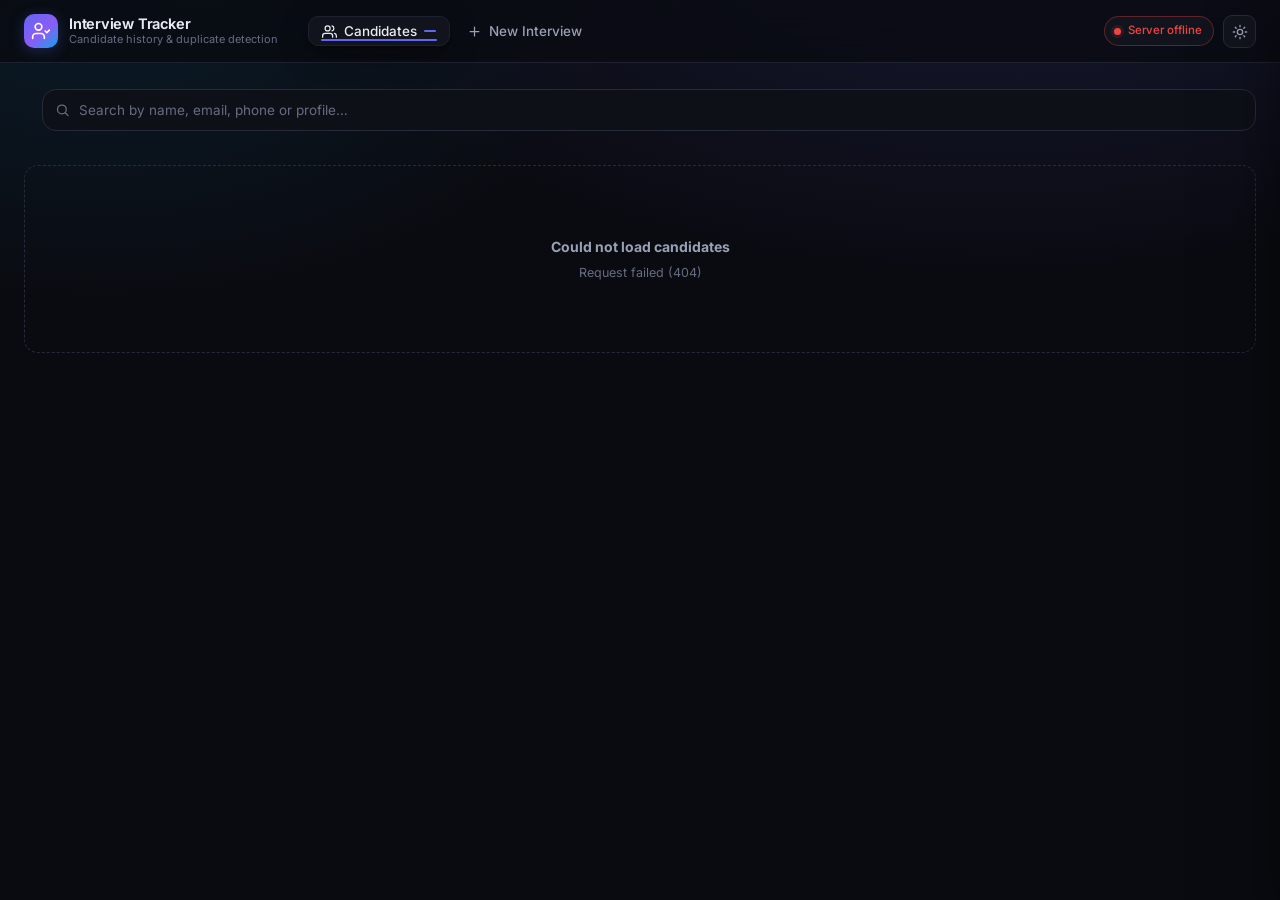
==== commit 9de89148: "Add NSOC and Internal statuses, status filter, candidate list as landing page - Add "NSOC" and "Inte" ====
--- a/web/index.html
+++ b/web/index.html
@@ -28,16 +28,18 @@
       </div>
     </div>
 
+    <!-- Candidates first: the list is the landing page, and the tab you land
+         on should be the leftmost one. -->
     <nav class="tabs" role="tablist">
-      <button class="tab is-active" data-view="record" role="tab">
-        <svg viewBox="0 0 24 24" fill="none" stroke="currentColor" stroke-width="2" stroke-linecap="round"><path d="M12 5v14M5 12h14"/></svg>
-        New Interview
-      </button>
-      <button class="tab" data-view="people" role="tab">
+      <button class="tab is-active" data-view="people" role="tab">
         <svg viewBox="0 0 24 24" fill="none" stroke="currentColor" stroke-width="2" stroke-linecap="round"><path d="M17 21v-2a4 4 0 0 0-4-4H5a4 4 0 0 0-4 4v2"/><circle cx="9" cy="7" r="4"/><path d="M23 21v-2a4 4 0 0 0-3-3.87M16 3.13a4 4 0 0 1 0 7.75"/></svg>
         Candidates
         <span class="tab-count" id="tabCount"></span>
       </button>
+      <button class="tab" data-view="record" role="tab">
+        <svg viewBox="0 0 24 24" fill="none" stroke="currentColor" stroke-width="2" stroke-linecap="round"><path d="M12 5v14M5 12h14"/></svg>
+        New Interview
+      </button>
     </nav>
 
     <div class="topbar-right">
@@ -54,7 +56,7 @@
 
 <main>
 <!-- ══════════════ RECORD VIEW ══════════════ -->
-<section class="view is-active" id="view-record">
+<section class="view" id="view-record">
   <div class="record-grid">
 
     <!-- ── Form column ── -->
@@ -203,7 +205,7 @@
 </section>
 
 <!-- ══════════════ PEOPLE VIEW ══════════════ -->
-<section class="view" id="view-people">
+<section class="view is-active" id="view-people">
   <div class="people-head">
     <div class="stats" id="stats"></div>
     <div class="search-wrap">
@@ -211,6 +213,8 @@
       <input id="search" placeholder="Search by name, email, phone or profile…">
     </div>
   </div>
+  <!-- Filled by app.js: "All" plus one chip per status, each with a count. -->
+  <div class="status-filter" id="statusFilter" role="group" aria-label="Filter by status"></div>
   <div class="people-list" id="peopleList"></div>
 </section>
 </main>
--- a/web/styles.css
+++ b/web/styles.css
@@ -14,6 +14,7 @@
   --warn:    #f59e0b;  --warn-bg:  rgba(245, 158, 11, .12);
   --danger:  #ef4444;  --danger-bg:rgba(239, 68, 68, .12);
   --info:    #0ea5e9;  --info-bg:  rgba(14, 165, 233, .12);
+  --violet:  #8b5cf6;
 
   --radius:    14px;
   --radius-sm: 9px;
@@ -465,6 +466,26 @@
   background: var(--surface-3); color: var(--text-dim); border-color: var(--border);
 }
 
+/* Each status's colour, set once as --tone. The filter dots read it; so do
+   the badges for the statuses added later, which is why NSOC and Internal
+   need one line each here and nothing more.
+
+   Their colours are violet and blue on purpose — neither green, amber nor
+   red — because neither is a verdict on the candidate, and borrowing a
+   good/bad colour would say one. */
+.s-selected, .s-joined, .s-offer-sent { --tone: var(--ok); }
+.s-rejected, .s-declined, .s-no-show  { --tone: var(--danger); }
+.s-on-hold, .s-interviewing           { --tone: var(--warn); }
+.s-applied, .s-                       { --tone: var(--text-faint); }
+.s-nsoc                               { --tone: var(--violet); }
+.s-internal                           { --tone: var(--info); }
+
+.badge.s-nsoc, .badge.s-internal {
+  background: color-mix(in srgb, var(--tone) 13%, transparent);
+  color: var(--tone);
+  border-color: color-mix(in srgb, var(--tone) 30%, transparent);
+}
+
 .mini-tag {
   padding: 2.5px 8px; border-radius: 6px;
   background: var(--surface-3); border: 1px solid var(--border-soft);
@@ -491,6 +512,42 @@
   width: 15px; height: 15px; color: var(--text-faint); pointer-events: none;
 }
 .search-wrap input { padding-left: 36px; height: 42px; border-radius: var(--radius); }
+
+/* ── Status filter ── */
+.status-filter {
+  display: flex; flex-wrap: wrap; gap: 7px;
+  margin: -4px 0 18px;
+}
+.fchip {
+  display: inline-flex; align-items: center; gap: 7px;
+  padding: 4px 5px 4px 11px; border-radius: 99px; cursor: pointer;
+  border: 1px solid var(--border); background: var(--surface);
+  font: 500 12px var(--font); color: var(--text-dim);
+  transition: all .16s var(--ease);
+}
+.fchip:hover { border-color: var(--text-faint); color: var(--text); }
+.fchip b {
+  min-width: 22px; padding: 1px 7px; border-radius: 99px; text-align: center;
+  font: 600 10.5px var(--mono); font-variant-numeric: tabular-nums;
+  background: var(--surface-3); color: var(--text-dim);
+}
+.fdot {
+  width: 7px; height: 7px; border-radius: 99px; flex-shrink: 0;
+  background: var(--tone, var(--text-faint));
+}
+/* Zero, but still there: every status stays visible and clickable. */
+.fchip.is-empty:not(.is-on) { opacity: .5; }
+.fchip.is-empty:not(.is-on):hover { opacity: .85; }
+
+.fchip.is-on {
+  background: var(--accent); border-color: var(--accent); color: #fff;
+  box-shadow: 0 2px 10px var(--accent-glow);
+  animation: chip-pick .32s cubic-bezier(.34, 1.56, .64, 1);
+}
+.fchip.is-on b { background: rgba(255, 255, 255, .22); color: #fff; }
+.fchip.is-on .fdot { box-shadow: 0 0 0 1.5px rgba(255, 255, 255, .9); }
+
+.empty-state .ghost-btn, .empty-state .primary-btn { margin-top: 16px; }
 
 .people-list { display: grid; gap: 10px; }
 .person {
